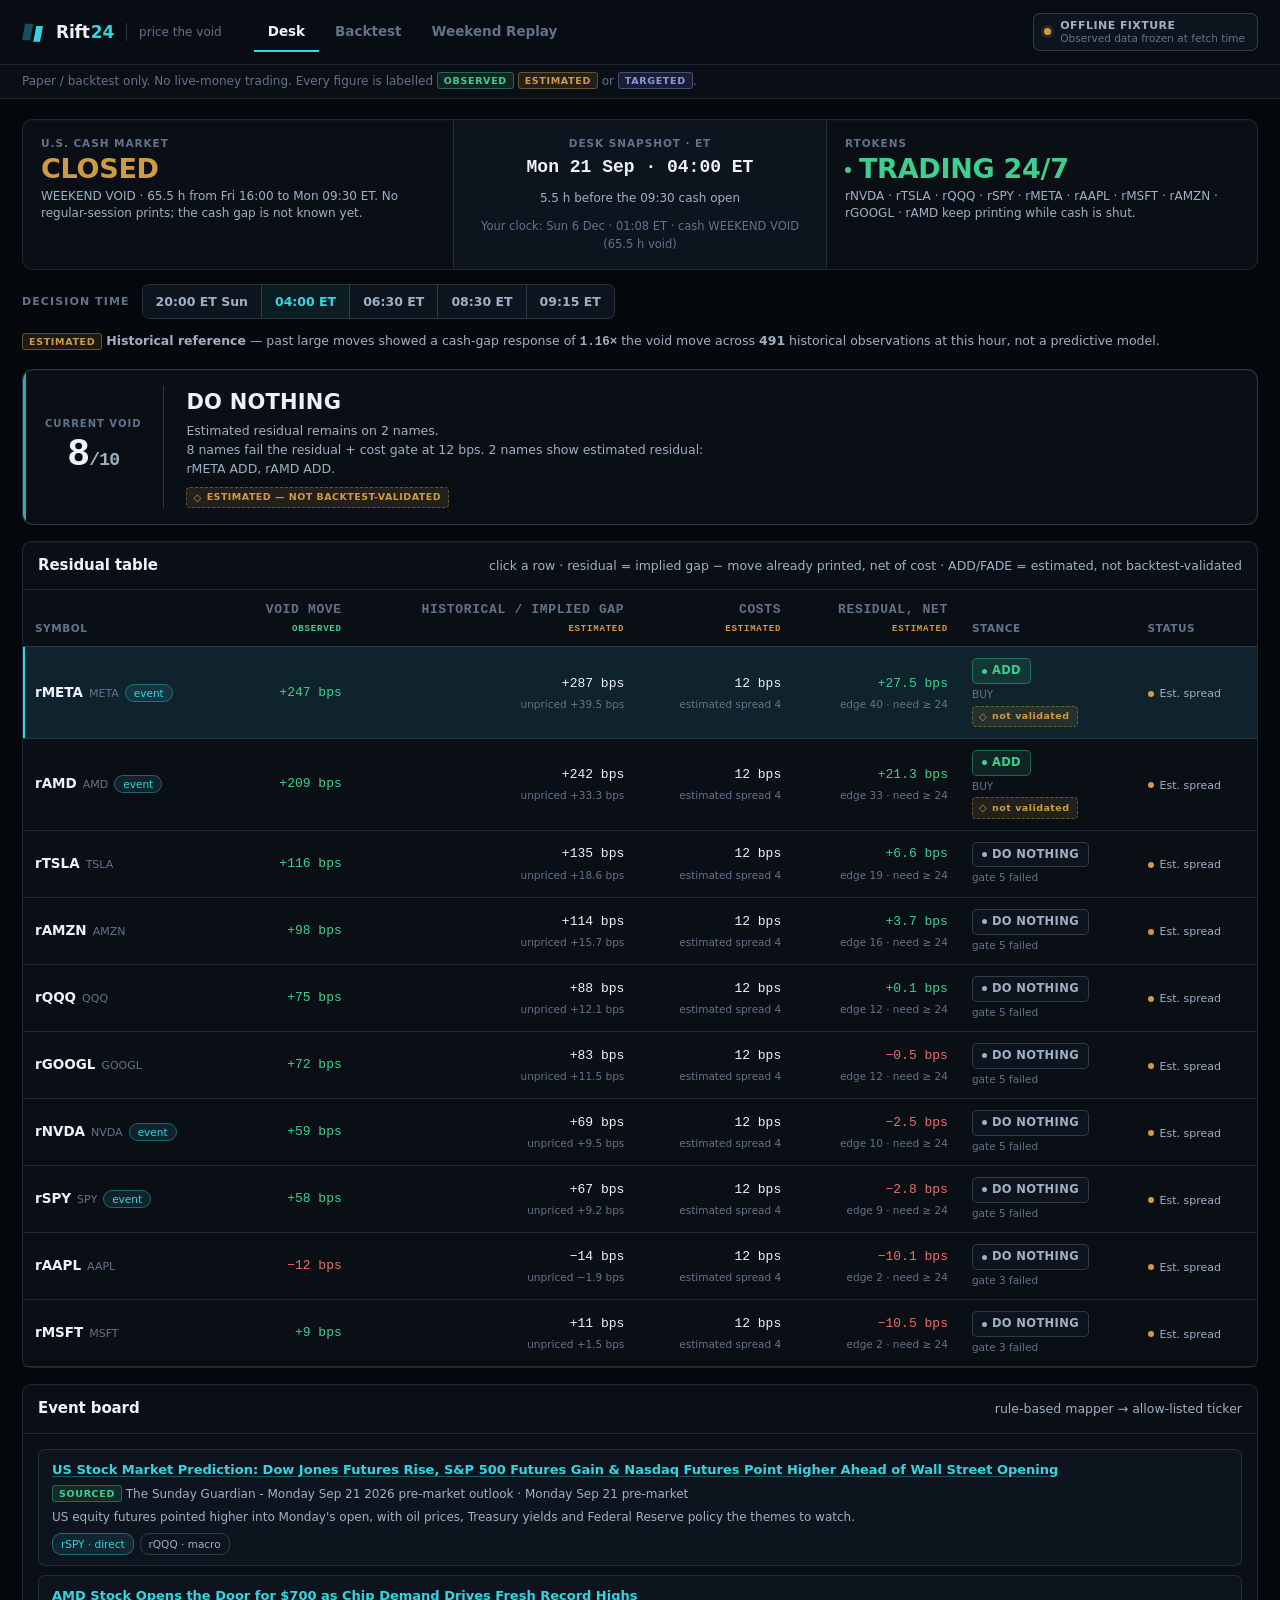
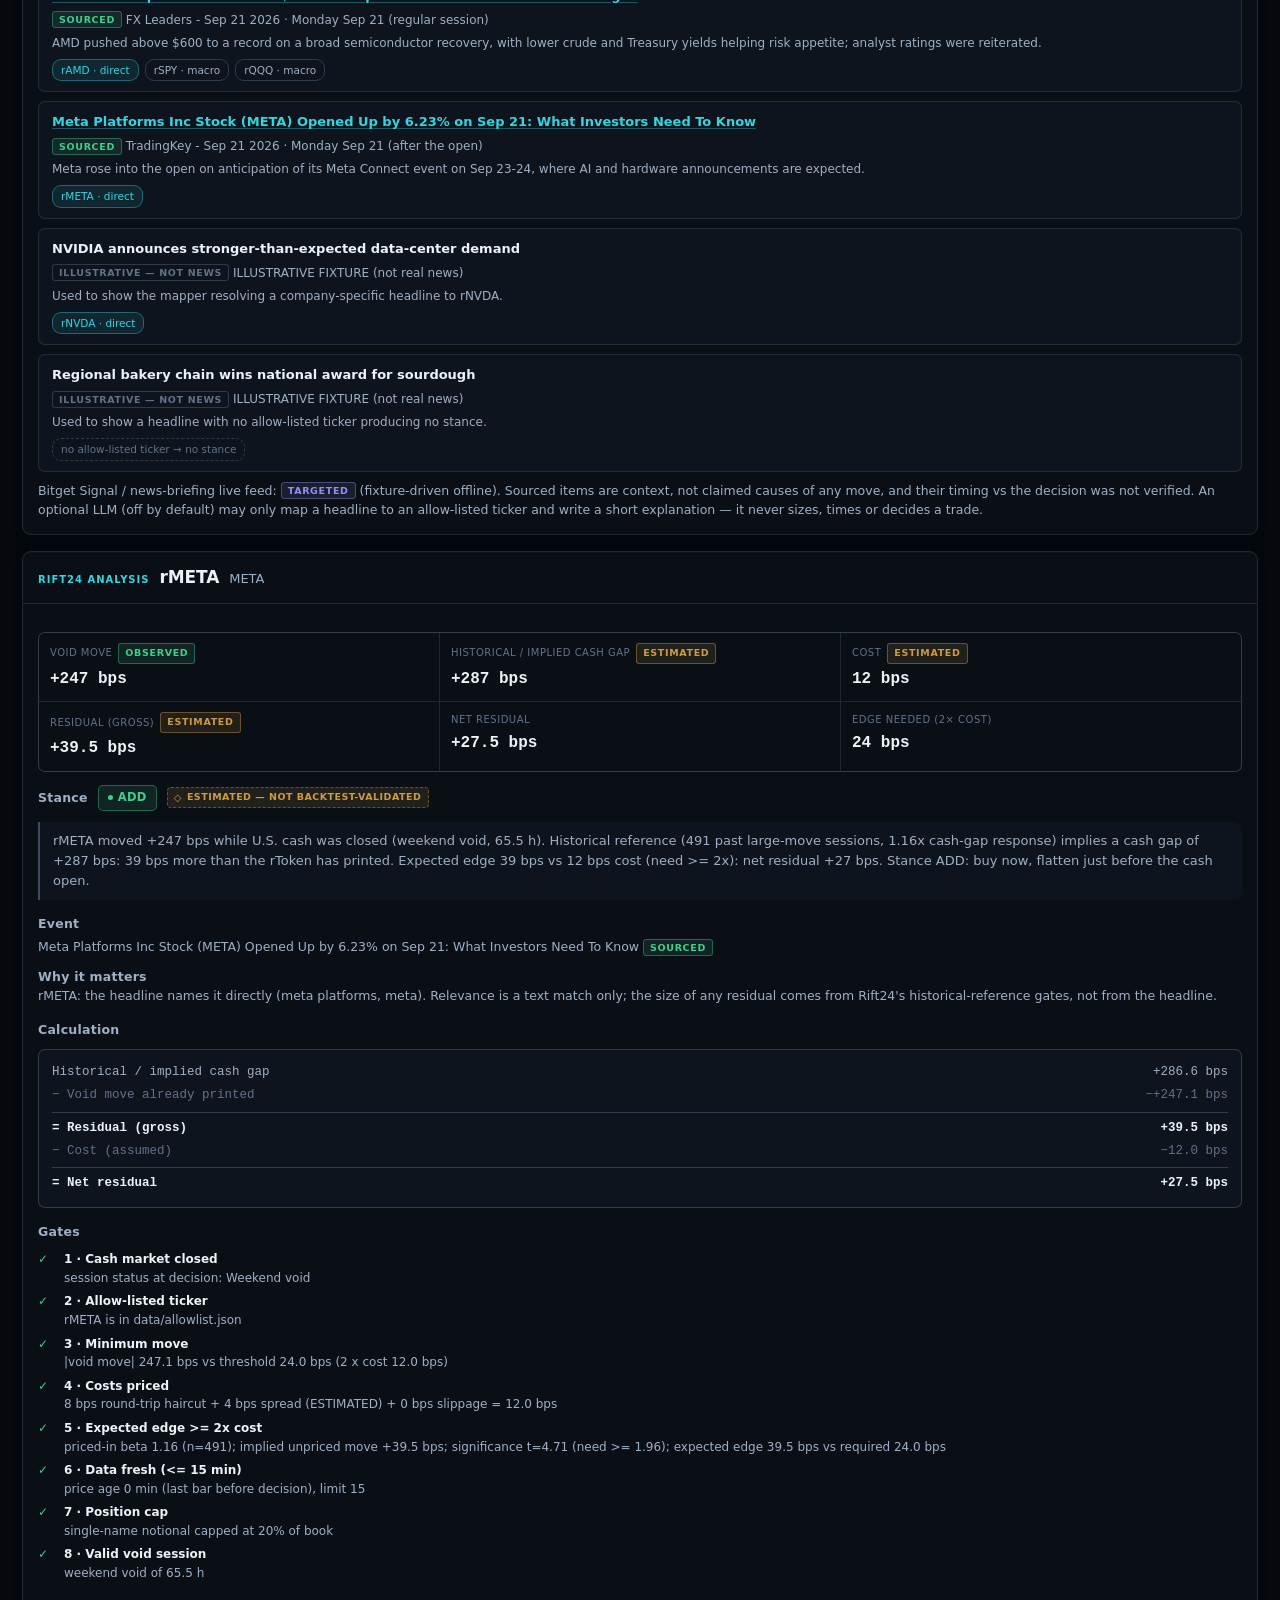
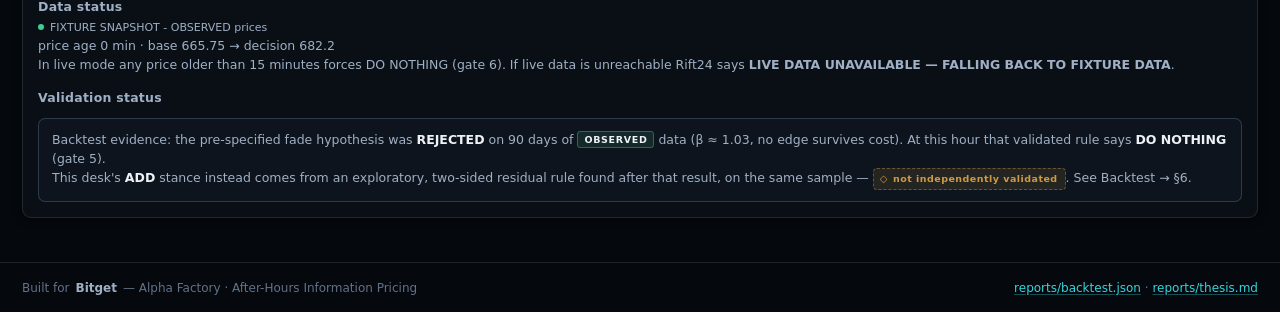
==== app/index.html @ 91537bf1 "Initial commit: Rift24 — After-Hours Information Pricing (Bitget AI Base Camp Hackathon S2) Determin" ====
<!doctype html>
<html lang="en">
<head>
  <meta charset="utf-8">
  <meta name="viewport" content="width=device-width, initial-scale=1">
  <title>Rift24 — what the 24/7 rToken market hasn't priced yet</title>
  <meta name="description" content="Rift24 measures how much overnight information is already priced into 24/7 rTokens before the U.S. cash market opens — and only acts when meaningful residual remains after costs. Paper/backtest only.">
  <meta name="theme-color" content="#05080c">
  <link rel="icon" href="data:image/svg+xml,%3Csvg xmlns='http://www.w3.org/2000/svg' viewBox='0 0 32 32'%3E%3Crect width='32' height='32' rx='7' fill='%2305080c'/%3E%3Cpath d='M4 5 L15 5 L11 27 L0 27 Z' fill='%233a4656'/%3E%3Cpath d='M19 8 L28 8 L24 29 L15 29 Z' fill='%2333d6e0'/%3E%3C/svg%3E">
  <link rel="stylesheet" href="styles.css">
</head>
<body>
  <div class="riftbg" aria-hidden="true"></div>
  <a class="skip" href="#main">Skip to content</a>

  <header class="top" role="banner">
    <a class="brand" href="landing/index.html" aria-label="Rift24 — back to landing page" style="text-decoration:none;color:inherit">
      <span class="mark" aria-hidden="true">
        <svg viewBox="0 0 32 32" width="24" height="24" role="img" aria-label="Rift24 mark">
          <path d="M4 5 L15 5 L11 27 L0 27 Z" fill="currentColor" opacity="0.34"/>
          <path d="M19 8 L28 8 L24 29 L15 29 Z" fill="currentColor"/>
        </svg>
      </span>
      <span class="wordmark"><span class="rf">Rift</span><span class="yr">24</span></span>
      <span class="tag">price the void</span>
    </a>
    <nav class="tabs" role="tablist" aria-label="Views">
      <button role="tab" id="tab-desk" aria-controls="view-desk" aria-selected="true" data-tab="desk">Desk</button>
      <button role="tab" id="tab-backtest" aria-controls="view-backtest" aria-selected="false" data-tab="backtest" tabindex="-1">Backtest</button>
      <button role="tab" id="tab-replay" aria-controls="view-replay" aria-selected="false" data-tab="replay" tabindex="-1">Weekend Replay</button>
    </nav>
    <div class="statuspill" id="datastatus" role="status" aria-live="polite"></div>
  </header>

  <div class="paper" role="note">Paper / backtest only. No live-money trading. Every figure is labelled <b class="lab lab-obs">OBSERVED</b> <b class="lab lab-est">ESTIMATED</b> or <b class="lab lab-tgt">TARGETED</b>.</div>

  <main id="main" tabindex="-1">
    <section id="view-desk" class="view" role="tabpanel" aria-labelledby="tab-desk"></section>
    <section id="view-backtest" class="view" role="tabpanel" aria-labelledby="tab-backtest" hidden></section>
    <section id="view-replay" class="view" role="tabpanel" aria-labelledby="tab-replay" hidden></section>
  </main>

  <footer class="foot">
    <span class="bitget">Built for <b>Bitget</b> — Alpha Factory · After-Hours Information Pricing</span>
    <span><a href="../reports/backtest.json" download>reports/backtest.json</a> · <a href="thesis/">reports/thesis.md</a></span>
  </footer>

  <noscript><p style="padding:24px">Rift24's desk is a static page that needs JavaScript to render the pre-computed state in <code>data/demo_state.json</code>.</p></noscript>
  <script src="demo_state.js"></script>
  <script src="app.js"></script>
</body>
</html>
---- app/styles.css ----
/* ==================================================================================================
   RIFT24 — design system
   Institutional research terminal. Two planes, one rift. Restraint over decoration.
   ================================================================================================== */
:root {
  /* ---- surfaces: obsidian base, cool and dark, no gradients-as-decoration */
  --bg: #05080c;
  --surface-1: #0a0f16;
  --surface-2: #0d141d;
  --surface-3: #111a25;
  --line: rgba(151, 176, 201, 0.16);
  --line-2: rgba(151, 176, 201, 0.25);
  --line-3: rgba(151, 176, 201, 0.36);
  --shadow: 0 2px 10px rgba(0, 0, 0, 0.28), inset 0 1px 0 rgba(255, 255, 255, 0.025);

  /* ---- text */
  --text: #eef2f7;
  --text-dim: #9fb0c4;
  --text-faint: #62728a;

  /* ---- semantic accents: cyan = product/interaction, green = confirmed, red = risk,
          amber = estimated, purple = targeted/research */
  --cyan: #33d6e0;
  --cyan-dim: #1fa7b0;
  --cyan-bg: rgba(51, 214, 224, 0.10);
  --cyan-line: rgba(51, 214, 224, 0.38);
  --green: #3ecf8e;
  --green-bg: rgba(62, 207, 142, 0.11);
  --green-line: rgba(62, 207, 142, 0.4);
  --red: #ec6b6b;
  --red-bg: rgba(236, 107, 107, 0.11);
  --red-line: rgba(236, 107, 107, 0.4);
  --amber: #cf9a44;
  --amber-bg: rgba(207, 154, 68, 0.12);
  --amber-line: rgba(207, 154, 68, 0.42);
  --purple: #8d93ea;
  --purple-bg: rgba(141, 147, 234, 0.12);
  --purple-line: rgba(141, 147, 234, 0.4);
  --focus: #33d6e0;

  --mono: ui-monospace, "SF Mono", "Cascadia Mono", Menlo, Consolas, monospace;
  --sans: Inter, system-ui, -apple-system, "Segoe UI", Roboto, sans-serif;
  --ease: cubic-bezier(.2, .7, .3, 1);
  color-scheme: dark;
}
* { box-sizing: border-box; }
html { background: var(--bg); }
body {
  margin: 0; background: var(--bg); color: var(--text);
  font: 14px/1.55 var(--sans); font-variant-numeric: tabular-nums; -webkit-font-smoothing: antialiased;
  position: relative;
}
a { color: var(--cyan); text-decoration-color: rgba(51, 214, 224, 0.35); text-underline-offset: 2px; }
a:hover { text-decoration-color: currentColor; }
h1, h2, h3, h4 { margin: 0; font-weight: 620; letter-spacing: -0.006em; color: var(--text); }
h2 { font-size: 15px; }
h3 { font-size: 12.5px; color: var(--text-dim); letter-spacing: 0.02em; font-weight: 600; }
p { margin: 0; }
button { font: inherit; color: inherit; cursor: pointer; background: none; }
:focus-visible { outline: 2px solid var(--focus); outline-offset: 2px; border-radius: 3px; }
.skip { position: absolute; left: -999px; top: 8px; background: var(--focus); color: #06181a; padding: 6px 10px; border-radius: 4px; z-index: 50; }
.skip:focus { left: 8px; }
.mono { font-family: var(--mono); }
.muted { color: var(--text-dim); }
.faint { color: var(--text-faint); }
.num { text-align: right; font-family: var(--mono); font-size: 13px; font-variant-numeric: tabular-nums; }
.pos { color: var(--green); } .neg { color: var(--red); }
::selection { background: rgba(51, 214, 224, 0.25); }

/* ================================================================ the rift: ambient background */
.riftbg { position: fixed; inset: 0; z-index: -1; pointer-events: none; overflow: hidden; background: var(--bg); }
.riftbg::before {
  content: ""; position: absolute; inset: -15%;
  background:
    linear-gradient(118deg, rgba(151, 176, 201, 0.030) 0%, rgba(151, 176, 201, 0.030) 41.5%, transparent 42.5%, transparent 100%),
    linear-gradient(118deg, transparent 0%, transparent 57.5%, rgba(51, 214, 224, 0.032) 58.5%, rgba(51, 214, 224, 0.012) 63%, transparent 64%);
}
.riftbg::after {
  content: ""; position: absolute; inset: -15%;
  background: linear-gradient(118deg, transparent 49.4%, rgba(51, 214, 224, 0.085) 50%, transparent 50.6%);
  filter: blur(0.5px);
  animation: rift-drift 100s linear infinite alternate;
  transition: transform 1200ms var(--ease), opacity 1200ms var(--ease);
}
@keyframes rift-drift { from { transform: translate3d(0, 0, 0) rotate(0deg); } to { transform: translate3d(-1.4%, 1%, 0) rotate(0.25deg); } }
@media (prefers-reduced-motion: reduce) { .riftbg::after { animation: none; } }
body[data-replay-step="0"] .riftbg::after { transform: rotate(0deg); }
body[data-replay-step="1"] .riftbg::after { transform: rotate(0.15deg) translateX(0.2%); }
body[data-replay-step="2"] .riftbg::after { transform: rotate(0.4deg) translateX(0.6%); }
body[data-replay-step="3"] .riftbg::after { transform: rotate(0.7deg) translateX(1%); opacity: 1.3; }
body[data-replay-step="4"] .riftbg::after { transform: rotate(-0.3deg) translateX(-0.6%); opacity: 1.15; }
body[data-replay-step="5"] .riftbg::after { transform: rotate(-0.6deg) translateX(-1.1%); opacity: 1; }

/* ================================================================ top bar */
.top { display: flex; align-items: center; gap: 22px; padding: 12px 22px; border-bottom: 1px solid var(--line); background: rgba(10, 15, 22, 0.86); backdrop-filter: blur(10px); -webkit-backdrop-filter: blur(10px); position: sticky; top: 0; z-index: 5; flex-wrap: wrap; }
.brand { display: flex; align-items: center; gap: 10px; min-width: 0; }
.mark { color: var(--cyan); align-self: center; display: inline-flex; flex: none; }
.wordmark { font-size: 17px; font-weight: 680; letter-spacing: -0.01em; display: inline-flex; align-items: baseline; gap: 1px; white-space: nowrap; }
.wordmark .rf { color: var(--text); }
.wordmark .yr { color: var(--cyan); font-weight: 560; }
.tag { color: var(--text-faint); font-size: 12px; padding-left: 12px; border-left: 1px solid var(--line-2); margin-left: 2px; }
.tabs { display: flex; gap: 2px; margin-left: 10px; }
.tabs button { border: 0; border-bottom: 2px solid transparent; padding: 9px 14px 8px; color: var(--text-faint); font-weight: 560; font-size: 13.5px; transition: color 180ms var(--ease), border-color 180ms var(--ease); }
.tabs button:hover { color: var(--text-dim); }
.tabs button[aria-selected="true"] { color: var(--text); border-bottom-color: var(--cyan); }
/* No ring for mouse/touch clicks — the active-tab underline already shows state.
   :focus-visible (keyboard nav) still gets a ring, which accessibility requires. */
.tabs button:focus { outline: none; }
.tabs button:focus-visible { outline: none; box-shadow: inset 0 0 0 1px var(--cyan-line), 0 0 0 3px var(--cyan-bg); border-radius: 4px; }

/* compact live-state indicator, top right */
.statuspill { margin-left: auto; display: flex; align-items: center; gap: 9px; padding: 5px 12px 5px 10px; border: 1px solid var(--line-2); border-radius: 7px; background: var(--surface-2); }
.statuspill .dot { width: 7px; height: 7px; border-radius: 50%; background: var(--amber); flex: none; box-shadow: 0 0 0 3px rgba(207, 154, 68, 0.14); }
.statuspill .dot.green { background: var(--green); box-shadow: 0 0 0 3px rgba(62, 207, 142, 0.14); }
.statuspill .txt { display: flex; flex-direction: column; line-height: 1.25; }
.statuspill .l1 { font-size: 11px; font-weight: 650; letter-spacing: 0.04em; color: var(--text-dim); }
.statuspill .l2 { font-size: 10.5px; color: var(--text-faint); }
.statuspill .l2.neg { color: var(--red); }

.paper { padding: 7px 22px; font-size: 12px; color: var(--text-faint); background: var(--surface-1); border-bottom: 1px solid var(--line); }
main { padding: 20px 22px 44px; max-width: 1360px; margin: 0 auto; outline: none; }
.view[hidden] { display: none; }
.foot { display: flex; justify-content: space-between; align-items: center; gap: 12px; flex-wrap: wrap; padding: 16px 22px; color: var(--text-faint); font-size: 12px; border-top: 1px solid var(--line); }
.foot .bitget { display: inline-flex; align-items: center; gap: 6px; color: var(--text-faint); }
.foot .bitget b { color: var(--text-dim); font-weight: 600; }

/* ================================================================ labels / badges */
.lab { font-size: 9.5px; letter-spacing: 0.07em; font-weight: 700; padding: 2px 6px; border-radius: 3px; border: 1px solid; white-space: nowrap; vertical-align: middle; }
.lab-obs { color: var(--green); border-color: var(--green-line); background: var(--green-bg); }
.lab-est { color: var(--amber); border-color: var(--amber-line); background: var(--amber-bg); }
.lab-tgt { color: var(--purple); border-color: var(--purple-line); background: var(--purple-bg); }
.lab-src { color: var(--green); border-color: var(--green-line); background: var(--green-bg); }
.lab-ill { color: var(--text-faint); border-color: var(--line-2); background: transparent; }
.lab-post { color: var(--amber); border-color: var(--amber-line); background: var(--amber-bg); }

/* validation-status tag: makes an unvalidated estimate visually distinct from a backtest result */
.notval { display: inline-flex; align-items: center; gap: 5px; font-size: 9.5px; letter-spacing: 0.05em; font-weight: 650; color: var(--amber); border: 1px dashed var(--amber-line); background: var(--amber-bg); padding: 2px 7px 2px 6px; border-radius: 4px; white-space: nowrap; }
.notval::before { content: "◇"; font-size: 10px; }

/* ================================================================ panels */
.panel { background: var(--surface-1); border: 1px solid var(--line); border-radius: 9px; box-shadow: var(--shadow); }
.panel > .hd { display: flex; align-items: center; justify-content: space-between; gap: 12px; padding: 12px 15px; border-bottom: 1px solid var(--line); }
.panel > .bd { padding: 15px; }
.grid-2 { display: grid; grid-template-columns: minmax(0, 1fr) minmax(0, 1fr); gap: 16px; }
.stack { display: grid; gap: 16px; grid-template-columns: minmax(0, 1fr); }
.split > *, .grid-2 > *, .stack > * { min-width: 0; }
.split { display: grid; grid-template-columns: minmax(0, 1.55fr) minmax(0, 1fr); gap: 16px; align-items: start; }
.split-r { grid-template-columns: minmax(0, 1.2fr) minmax(0, 1fr); }
.sticky { position: sticky; top: 68px; }

/* ================================================================ status modules (top clock band) */
.clock { display: grid; grid-template-columns: 1.15fr 1fr 1.15fr; gap: 0; border: 1px solid var(--line); border-radius: 10px; background: var(--surface-1); overflow: hidden; box-shadow: var(--shadow); }
.clock > div { padding: 15px 18px; }
.clock .mid { border-left: 1px solid var(--line); border-right: 1px solid var(--line); text-align: center; display: grid; align-content: center; gap: 3px; background: var(--surface-2); }
.clock .kicker { font-size: 10.5px; letter-spacing: 0.09em; font-weight: 650; color: var(--text-faint); text-transform: uppercase; }
.clock .big { font-size: 27px; line-height: 1.1; font-weight: 660; letter-spacing: -0.01em; margin-top: 3px; }
.clock .closed { color: var(--amber); }
.clock .open24 { color: var(--green); }
.clock .sub { color: var(--text-dim); font-size: 12px; margin-top: 5px; line-height: 1.4; }
.clock .asof { font-family: var(--mono); font-size: 18px; font-weight: 600; white-space: nowrap; color: var(--text); }
.live { margin-top: 9px; font-size: 11.5px; color: var(--text-faint); }
.pulse { display: inline-block; width: 6px; height: 6px; border-radius: 50%; background: var(--green); margin-right: 8px; vertical-align: middle; box-shadow: 0 0 0 0 rgba(62, 207, 142, .55); animation: pulse 2.2s infinite; flex: none; }
@keyframes pulse { 70% { box-shadow: 0 0 0 7px rgba(62, 207, 142, 0); } 100% { box-shadow: 0 0 0 0 rgba(62, 207, 142, 0); } }
@media (prefers-reduced-motion: reduce) { .pulse { animation: none; } * { scroll-behavior: auto !important; } }

/* ================================================================ decision-time selector */
.seg { display: inline-flex; border: 1px solid var(--line-2); border-radius: 7px; overflow: hidden; flex-wrap: wrap; }
.seg button { background: var(--surface-2); border: 0; border-right: 1px solid var(--line-2); padding: 7px 13px; color: var(--text-dim); font-size: 12.5px; font-weight: 560; transition: background 170ms var(--ease), color 170ms var(--ease); }
.seg button:last-child { border-right: 0; }
.seg button:hover { color: var(--text); }
.seg button[aria-pressed="true"] { background: var(--cyan-bg); color: var(--cyan); font-weight: 650; }
.ctrl { display: flex; align-items: center; gap: 12px; flex-wrap: wrap; }

/* ================================================================ the hero moment — CURRENT VOID / DO NOTHING */
.stand { display: flex; align-items: center; gap: 22px; border: 1px solid var(--line-2); border-radius: 11px; padding: 16px 22px; background: var(--surface-1); box-shadow: var(--shadow); margin: 16px 0; position: relative; overflow: hidden; }
.stand::before { content: ""; position: absolute; left: 0; top: 0; bottom: 0; width: 3px; background: var(--text-dim); opacity: .5; }
.stand.traded::before { background: var(--cyan); opacity: .8; }
.stand .figure { display: flex; flex-direction: column; align-items: center; line-height: 1; flex: none; }
.stand .kicker { font-size: 10px; letter-spacing: 0.1em; font-weight: 700; color: var(--text-faint); text-transform: uppercase; margin-bottom: 7px; }
.stand .count { font-size: 38px; font-weight: 700; line-height: 1; letter-spacing: -0.02em; font-family: var(--mono); }
.stand .divider { width: 1px; align-self: stretch; background: var(--line-2); }
.stand .words { font-size: 21px; font-weight: 650; letter-spacing: 0.01em; color: var(--text); }
.stand .why { color: var(--text-dim); font-size: 12.5px; max-width: 66ch; margin-top: 4px; line-height: 1.5; }
.stand.traded .words { color: var(--text); }
.pill { display: inline-flex; align-items: center; gap: 5px; padding: 3px 9px; border-radius: 5px; font-weight: 650; font-size: 11.5px; letter-spacing: 0.03em; border: 1px solid; white-space: nowrap; }
.pill::before { content: ""; width: 5px; height: 5px; border-radius: 50%; background: currentColor; flex: none; }
.pill.nothing { color: var(--text-dim); border-color: var(--line-2); background: var(--surface-2); }
.pill.add { color: var(--green); border-color: var(--green-line); background: var(--green-bg); }
.pill.fade { color: var(--red); border-color: var(--red-line); background: var(--red-bg); }
.pill.flatten { color: var(--cyan); border-color: var(--cyan-line); background: var(--cyan-bg); }
.pill.lg { font-size: 17px; padding: 5px 13px; }

/* ================================================================ table */
.tablewrap { overflow-x: auto; }
table { width: 100%; border-collapse: collapse; }
th { text-align: left; font-size: 10.5px; letter-spacing: 0.05em; text-transform: uppercase; color: var(--text-faint); font-weight: 620; padding: 10px 12px; vertical-align: bottom; border-bottom: 1px solid var(--line-2); white-space: nowrap; }
th.num { text-align: right; }
td { padding: 11px 12px; border-bottom: 1px solid var(--line); vertical-align: middle; }
tr.row { cursor: pointer; transition: background 150ms var(--ease); }
tr.row:hover td { background: var(--surface-2); }
tr.row[aria-selected="true"] td { background: var(--cyan-bg); }
tr.row[aria-selected="true"] td:first-child { box-shadow: inset 2px 0 var(--cyan); }
tr.total td { font-weight: 620; border-bottom: 0; }
td .sym { font-weight: 650; background: none; border: 0; padding: 0; text-align: left; color: var(--text); font-size: 13.5px; }
td .sym small { color: var(--text-faint); font-weight: 500; margin-left: 6px; font-size: 11px; }
td.stancecell { white-space: nowrap; }
.sub2 { display: block; color: var(--text-faint); font-size: 10.5px; font-family: var(--sans); margin-top: 2px; }
.statusdot { display: inline-flex; align-items: center; gap: 6px; font-size: 11px; color: var(--text-dim); }
.statusdot i { width: 6px; height: 6px; border-radius: 50%; background: var(--green); flex: none; }
.statusdot.est i { background: var(--amber); }

/* ================================================================ row detail — RIFT24 ANALYSIS */
.detail h2 { display: flex; gap: 10px; align-items: baseline; flex-wrap: wrap; font-size: 17px; }
.detail .eyebrow { font-size: 10px; letter-spacing: 0.1em; text-transform: uppercase; color: var(--cyan); font-weight: 700; display: block; margin-bottom: 3px; }
.kv { display: grid; grid-template-columns: repeat(3, minmax(0, 1fr)); gap: 1px; margin: 13px 0; background: var(--line); border: 1px solid var(--line); border-radius: 7px; overflow: hidden; }
.kv > div { background: var(--surface-1); padding: 10px 11px; }
.kv .k { font-size: 10px; letter-spacing: 0.05em; text-transform: uppercase; color: var(--text-faint); display: flex; gap: 6px; align-items: center; flex-wrap: wrap; }
.kv .v { font-family: var(--mono); font-size: 16px; font-weight: 620; margin-top: 3px; color: var(--text); }
.explain { border-left: 2px solid var(--line-3); padding: 9px 13px; background: var(--surface-2); color: var(--text-dim); border-radius: 0 7px 7px 0; margin: 11px 0; font-size: 13px; line-height: 1.55; }
.calc { border: 1px solid var(--line-2); border-radius: 7px; padding: 11px 13px; margin: 10px 0; font-family: var(--mono); font-size: 12.5px; color: var(--text-dim); background: var(--surface-2); }
.calc .ln { display: flex; justify-content: space-between; padding: 2px 0; }
.calc .ln.op { color: var(--text-faint); }
.calc .ln.eq { border-top: 1px solid var(--line-2); margin-top: 4px; padding-top: 6px; color: var(--text); font-weight: 650; }
.gates { list-style: none; margin: 9px 0 0; padding: 0; display: grid; gap: 5px; }
.gates li { display: grid; grid-template-columns: 20px 1fr; gap: 6px; font-size: 12px; color: var(--text-dim); }
.gates li b { color: var(--text); font-weight: 600; }
.gates .ok { color: var(--green); font-weight: 700; } .gates .no { color: var(--red); font-weight: 700; }
.note { color: var(--text-dim); font-size: 12.5px; }
.callout { border: 1px solid var(--line-2); border-left: 3px solid var(--amber); background: var(--amber-bg); padding: 11px 15px; border-radius: 7px; font-size: 13px; line-height: 1.55; }
.callout.bad { border-left-color: var(--red); background: var(--red-bg); }
.callout.blue { border-left-color: var(--cyan); background: var(--cyan-bg); }
.valstatus { border: 1px solid var(--line-2); border-radius: 7px; padding: 11px 13px; margin-top: 10px; font-size: 12.5px; color: var(--text-dim); line-height: 1.55; background: var(--surface-2); }
.valstatus b { color: var(--text); }

/* ================================================================ events */
.events { display: grid; gap: 9px; }
.ev { border: 1px solid var(--line); border-radius: 7px; padding: 10px 13px; background: var(--surface-2); }
.ev .h { font-weight: 600; font-size: 13px; color: var(--text); }
.ev .m { color: var(--text-dim); font-size: 12px; margin-top: 5px; line-height: 1.5; }
.chips { display: flex; gap: 6px; flex-wrap: wrap; margin-top: 7px; }
.chip { font-size: 10.5px; padding: 2px 8px; border-radius: 9px; border: 1px solid var(--line-2); color: var(--text-dim); }
.chip.direct { color: var(--cyan); border-color: var(--cyan-line); background: var(--cyan-bg); }
.chip.none { color: var(--text-faint); border-style: dashed; }

/* ================================================================ backtest / research report */
.researchhd { display: flex; align-items: baseline; gap: 10px; flex-wrap: wrap; }
.researchhd .eyebrow { font-size: 10.5px; letter-spacing: 0.1em; text-transform: uppercase; color: var(--text-faint); font-weight: 650; }
.verdict { font-size: 19px; font-weight: 680; letter-spacing: -0.01em; }
.verdict.rej { color: var(--red); }
.metrics td, .metrics th { padding: 8px 11px; }
.metrics td.k { color: var(--text-dim); }
.metrics tr.sep td { border-top: 1px solid var(--line-2); }
.timeline { display: grid; grid-template-columns: 2fr 1fr; border-radius: 7px; overflow: hidden; font-size: 12px; font-weight: 650; margin: 7px 0; }
.timeline div { padding: 9px 13px; }
.timeline .is { background: var(--cyan-bg); color: var(--cyan); border: 1px solid var(--cyan-line); }
.timeline .oos { background: var(--amber-bg); color: var(--amber); border: 1px solid var(--amber-line); border-left: 0; }
.timeline span { display: block; font-weight: 480; color: var(--text-dim); }
.chart { width: 100%; height: auto; display: block; }
.chart text { fill: var(--text-faint); font-size: 11px; font-family: var(--sans); }
.chart .axis { stroke: var(--line-2); }
.chart .grid { stroke: var(--line); }
.legend { display: flex; gap: 16px; flex-wrap: wrap; font-size: 12px; color: var(--text-dim); margin: 7px 0 0; }
.legend i { display: inline-block; width: 16px; height: 0; border-top: 2px solid; vertical-align: middle; margin-right: 6px; }
details.fold { border: 1px solid var(--line); border-radius: 9px; background: var(--surface-1); }
details.fold > summary { padding: 11px 15px; cursor: pointer; font-weight: 590; font-size: 13.5px; color: var(--text-dim); list-style: none; display: flex; align-items: center; gap: 8px; }
details.fold > summary::before { content: "▸"; color: var(--text-faint); font-size: 11px; transition: transform 170ms var(--ease); }
details.fold[open] > summary::before { transform: rotate(90deg); }
details.fold > summary::-webkit-details-marker { display: none; }
details.fold > div { padding: 0 15px 15px; }
.postbanner { display: flex; gap: 10px; align-items: center; border: 1px solid var(--amber-line); background: var(--amber-bg); color: var(--amber); padding: 9px 15px; border-radius: 7px; font-weight: 600; font-size: 12.5px; }
ul.tight { margin: 7px 0 0; padding-left: 18px; color: var(--text-dim); }
ul.tight li { margin: 4px 0; }

/* ================================================================ replay */
.stepper { display: grid; grid-template-columns: repeat(6, minmax(0, 1fr)); gap: 7px; list-style: none; padding: 0; margin: 0 0 15px; counter-reset: st; }
.stepper li { border: 1px solid var(--line); border-radius: 7px; padding: 9px 11px; background: var(--surface-1); font-size: 11.5px; color: var(--text-faint); position: relative; transition: border-color 200ms var(--ease), background 200ms var(--ease), color 200ms var(--ease); }
.stepper li::before { counter-increment: st; content: counter(st); display: inline-flex; width: 17px; height: 17px; align-items: center; justify-content: center; border-radius: 50%; border: 1px solid var(--line-2); font-size: 10px; margin-right: 6px; }
.stepper li.done { color: var(--text-dim); border-color: var(--line-2); }
.stepper li.now { color: var(--cyan); background: var(--cyan-bg); border-color: var(--cyan-line); font-weight: 620; }
.stepper li.now::before { border-color: var(--cyan); color: var(--cyan); }
.stepper li.future { opacity: .5; }
.replaybar { display: flex; gap: 10px; align-items: center; flex-wrap: wrap; margin-bottom: 13px; }
.btn { background: var(--surface-2); border: 1px solid var(--line-2); border-radius: 7px; padding: 7px 14px; font-weight: 590; font-size: 13px; color: var(--text-dim); transition: border-color 170ms var(--ease), color 170ms var(--ease), background 170ms var(--ease); }
.btn:hover { border-color: var(--line-3); color: var(--text); }
.btn.primary { background: var(--cyan-bg); color: var(--cyan); border-color: var(--cyan-line); font-weight: 630; }
.btn.primary:hover { background: rgba(51, 214, 224, 0.16); }
.btn[disabled] { opacity: .4; cursor: not-allowed; }
.rclock { font-family: var(--mono); font-size: 14.5px; color: var(--text); }
.hidden-future { border: 1px dashed var(--line-2); border-radius: 9px; padding: 28px; text-align: center; color: var(--text-faint); }
.bars { display: grid; gap: 7px; }
.bar { display: grid; grid-template-columns: 96px 1fr 70px; gap: 8px; align-items: center; font-size: 12px; }
.bar .track { background: var(--surface-2); height: 12px; border-radius: 3px; position: relative; }
.bar .fill { position: absolute; top: 0; bottom: 0; border-radius: 3px; transition: width 260ms var(--ease); }

@media (max-width: 1020px) {
  .split-r { grid-template-columns: 1fr; }
  .clock { grid-template-columns: 1fr; }
  .clock .mid { border: 0; border-top: 1px solid var(--line); border-bottom: 1px solid var(--line); }
  .grid-2 { grid-template-columns: 1fr; }
  .stepper { grid-template-columns: repeat(2, 1fr); }
  .kv { grid-template-columns: repeat(2, 1fr); }
}
@media (max-width: 600px) {
  main { padding: 14px 12px 32px; }
  .top { padding: 9px 12px; gap: 8px; }
  .tag { display: none; }
  .clock .big { font-size: 23px; }
  .stand .count { font-size: 30px; } .stand .words { font-size: 17px; }
  .stand { flex-wrap: wrap; }
}

.thl { display: block; font-size: 9px; letter-spacing: 0.09em; font-weight: 650; margin-top: 2px; }
.thl.obs { color: var(--green); } .thl.est { color: var(--amber); } .thl.tgt { color: var(--purple); }

/* ================================================================ responsive refinements */
.scrollhint { display: none; padding: 6px 14px 10px; color: var(--text-faint); }
.metrics td:first-child, .metrics th:first-child { position: sticky; left: 0; background: var(--surface-1); z-index: 1; }
.metrics thead th:first-child { z-index: 2; }
.tablewrap { -webkit-overflow-scrolling: touch; }

@media (max-width: 1380px) {
  .split { grid-template-columns: minmax(0, 1fr); }
  .sticky { position: static; }
}
.split.one { grid-template-columns: minmax(0, 1fr); }
@media (min-width: 1700px) {
  main { max-width: 1560px; }
  body { font-size: 15px; }
}
@media (min-width: 2200px) {
  main { max-width: 1840px; }
  body { font-size: 16px; }
}

@media (pointer: coarse) {
  .tabs button, .seg button, .btn { min-height: 44px; }
  tr.row td { padding-top: 13px; padding-bottom: 13px; }
}

@media (max-width: 760px) {
  .scrollhint { display: block; }
  .top { position: static; }
  .tabs { margin-left: 0; width: 100%; }
  .tabs button { flex: 1; padding: 10px 6px; text-align: center; }
  .statuspill { margin-left: 0; width: 100%; justify-content: flex-start; }
  .paper { padding: 6px 12px; }
  .seg { width: 100%; }
  .seg button { flex: 1 1 30%; padding: 10px 6px; }
  .panel > .hd { flex-wrap: wrap; }
  .kv { grid-template-columns: repeat(2, minmax(0, 1fr)); }
  .kv .v { font-size: 15px; }
  .stand { padding: 13px 15px; gap: 13px; }
  .foot { flex-direction: column; align-items: flex-start; }
  .bar { grid-template-columns: 74px 1fr 62px; }
  .replaybar .btn { flex: 1 1 auto; }
  #r-clock { flex-basis: 100%; margin-left: 0 !important; }
}
@media (max-width: 380px) {
  .clock .big { font-size: 21px; }
  .clock > div { padding: 13px 14px; }
  .clock .asof { font-size: 16px; }
  .wordmark { font-size: 15px; }
  .kv { grid-template-columns: 1fr; }
  .stand .count { font-size: 26px; } .stand .words { font-size: 15px; }
  .pill.lg { font-size: 15px; padding: 4px 11px; }
  .stepper { grid-template-columns: 1fr; }
}

@media (max-width: 900px) {
  /* residual / decision / outcome tables become stacked cards */
  table.cards, table.cards tbody { display: block; }
  table.cards thead { display: none; }
  table.cards tr { display: grid; grid-template-columns: minmax(0, 1fr) auto; border: 1px solid var(--line); border-radius: 9px; margin: 9px 10px; padding: 4px 0; background: var(--surface-2); }
  table.cards tr.row[aria-selected="true"] { border-color: var(--cyan-line); }
  table.cards tr.row[aria-selected="true"] td:first-child { box-shadow: none; }
  table.cards td { display: flex; justify-content: space-between; align-items: baseline; gap: 12px; border: 0; padding: 5px 13px; text-align: right; }
  table.cards td::before { content: attr(data-l); color: var(--text-faint); font-size: 10px; letter-spacing: .05em; text-transform: uppercase; text-align: left; flex: none; }
  table.cards td .cv { text-align: right; min-width: 0; }
  table.cards td:first-child { justify-content: flex-start; border-bottom: 1px solid var(--line); padding: 7px 13px 9px; margin-bottom: 2px; font-size: 14.5px; }
  table.cards td:first-child::before { display: none; }
  table.cards td { grid-column: 1 / -1; }
  table.cards td:first-child { grid-column: 1; grid-row: 1; }
  table.cards td.stancecell { grid-column: 2; grid-row: 1; border-bottom: 1px solid var(--line); padding: 7px 13px 9px; margin-bottom: 2px; display: block; text-align: right; }
  table.cards td.stancecell::before { display: none; }
  table.cards tr.total td { border-bottom: 0; }
  table.cards .sub2 { text-align: right; }
}
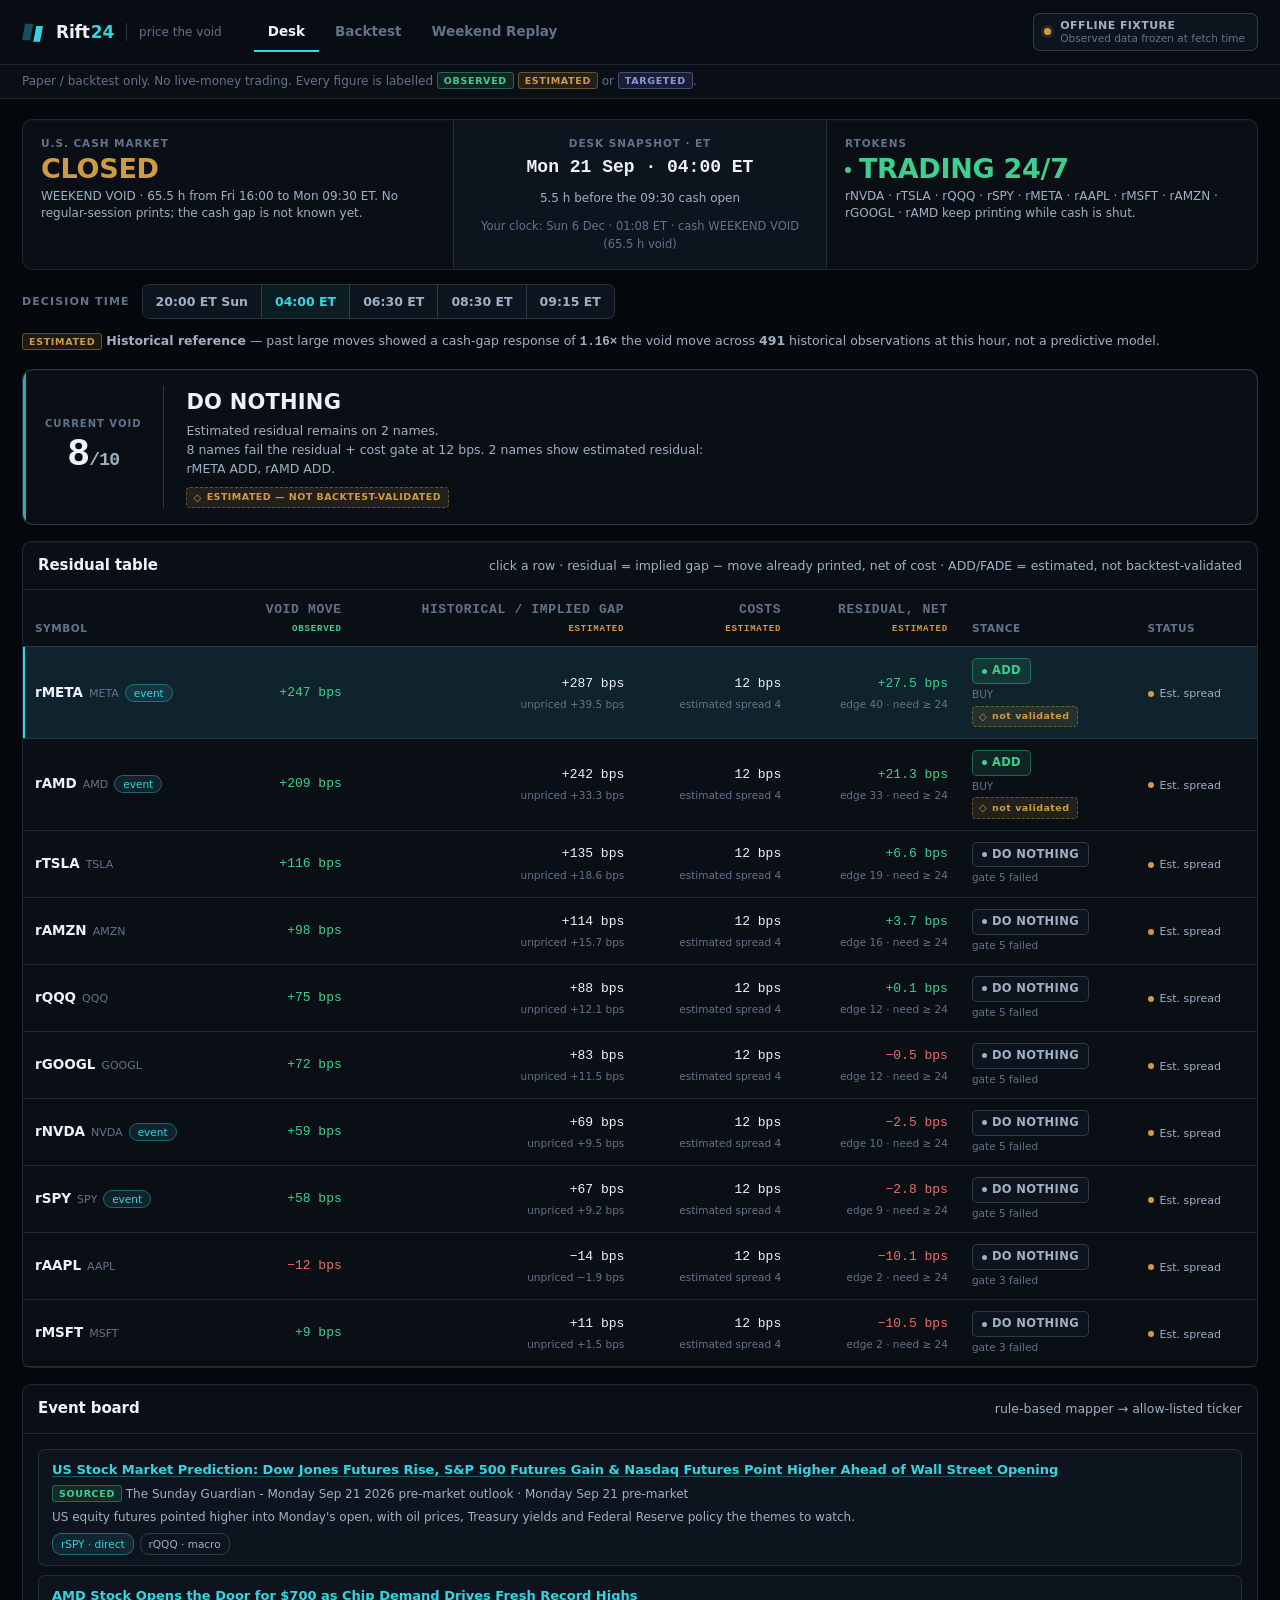
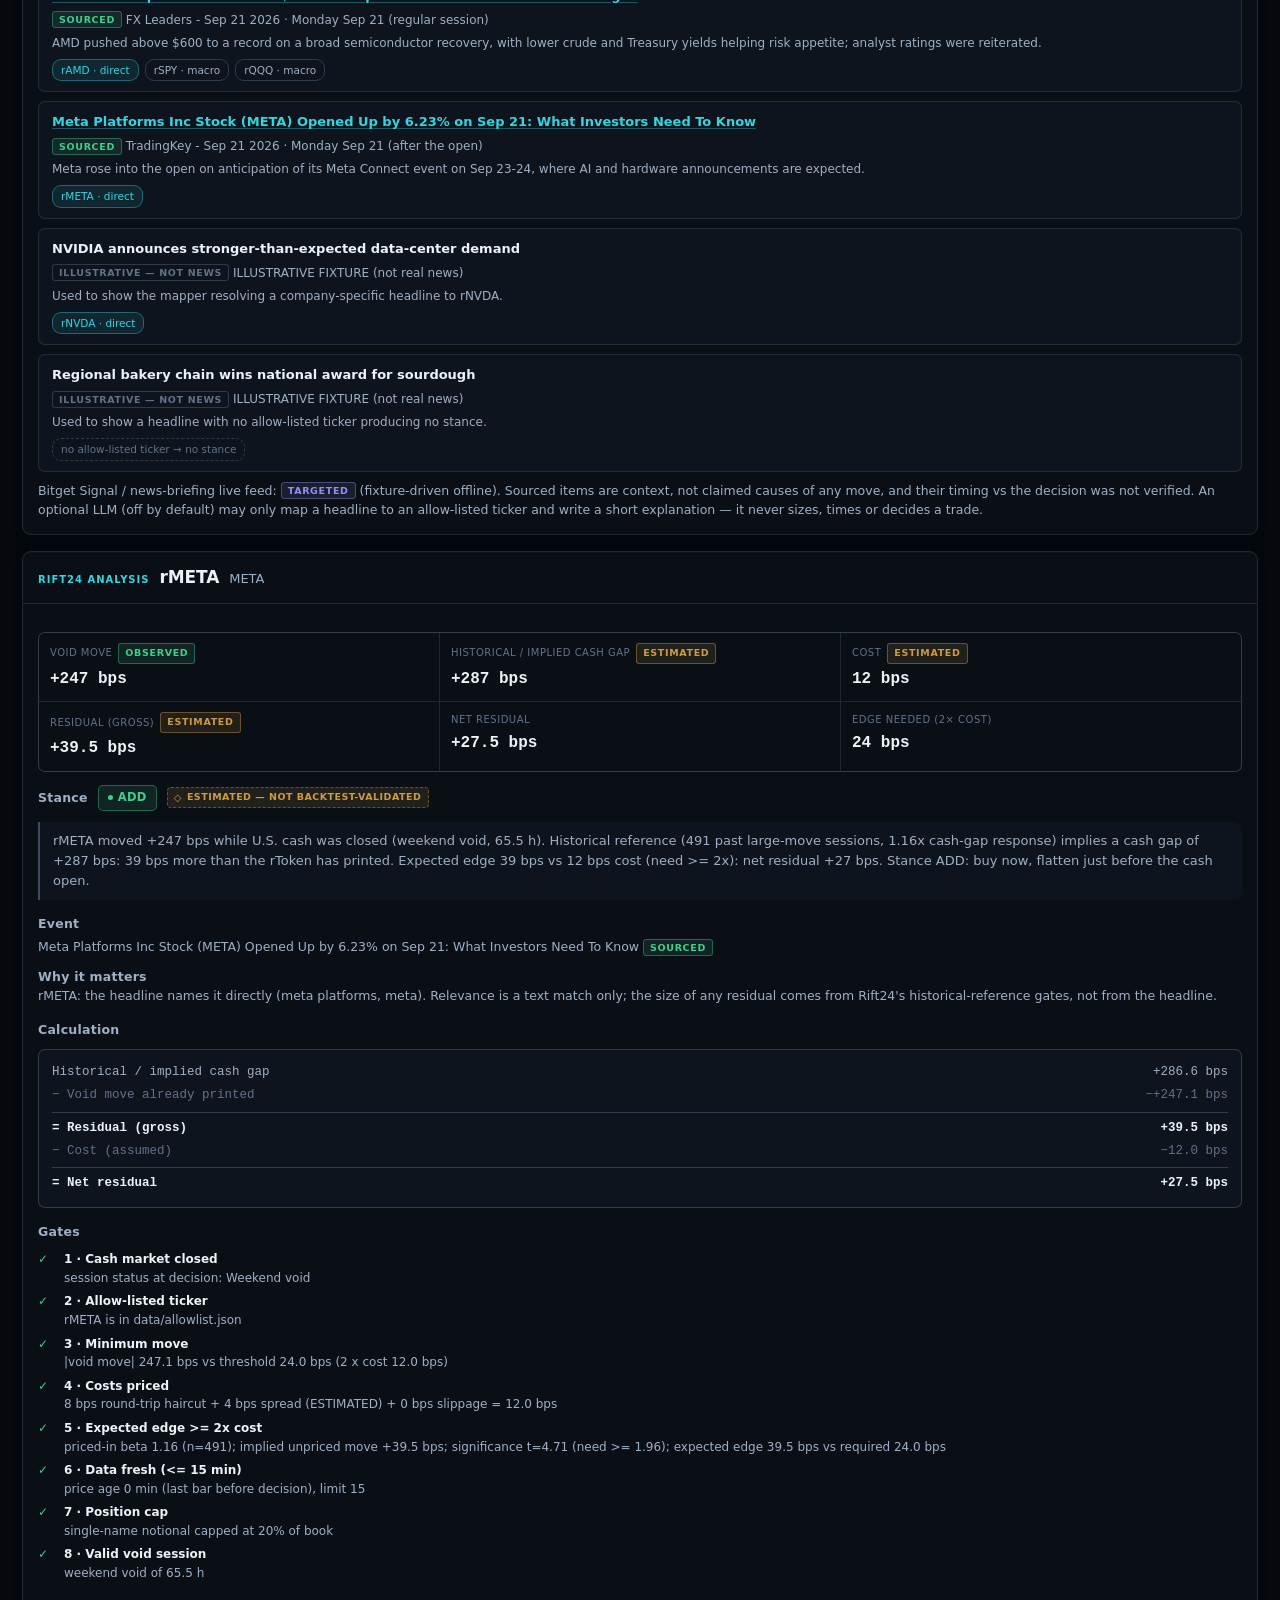
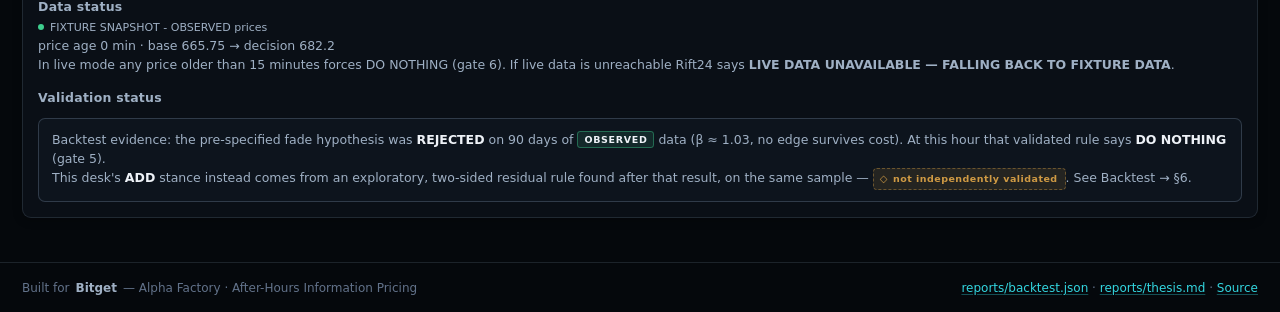
==== commit c79378c3: "Add repo source link to footers and docs Now that the GitHub repo exists, link it from the desk, lan" ====
--- a/app/index.html
+++ b/app/index.html
@@ -42,7 +42,7 @@
 
   <footer class="foot">
     <span class="bitget">Built for <b>Bitget</b> — Alpha Factory · After-Hours Information Pricing</span>
-    <span><a href="../reports/backtest.json" download>reports/backtest.json</a> · <a href="thesis/">reports/thesis.md</a></span>
+    <span><a href="../reports/backtest.json" download>reports/backtest.json</a> · <a href="thesis/">reports/thesis.md</a> · <a href="https://github.com/Megacollins/rift24">Source</a></span>
   </footer>
 
   <noscript><p style="padding:24px">Rift24's desk is a static page that needs JavaScript to render the pre-computed state in <code>data/demo_state.json</code>.</p></noscript>
